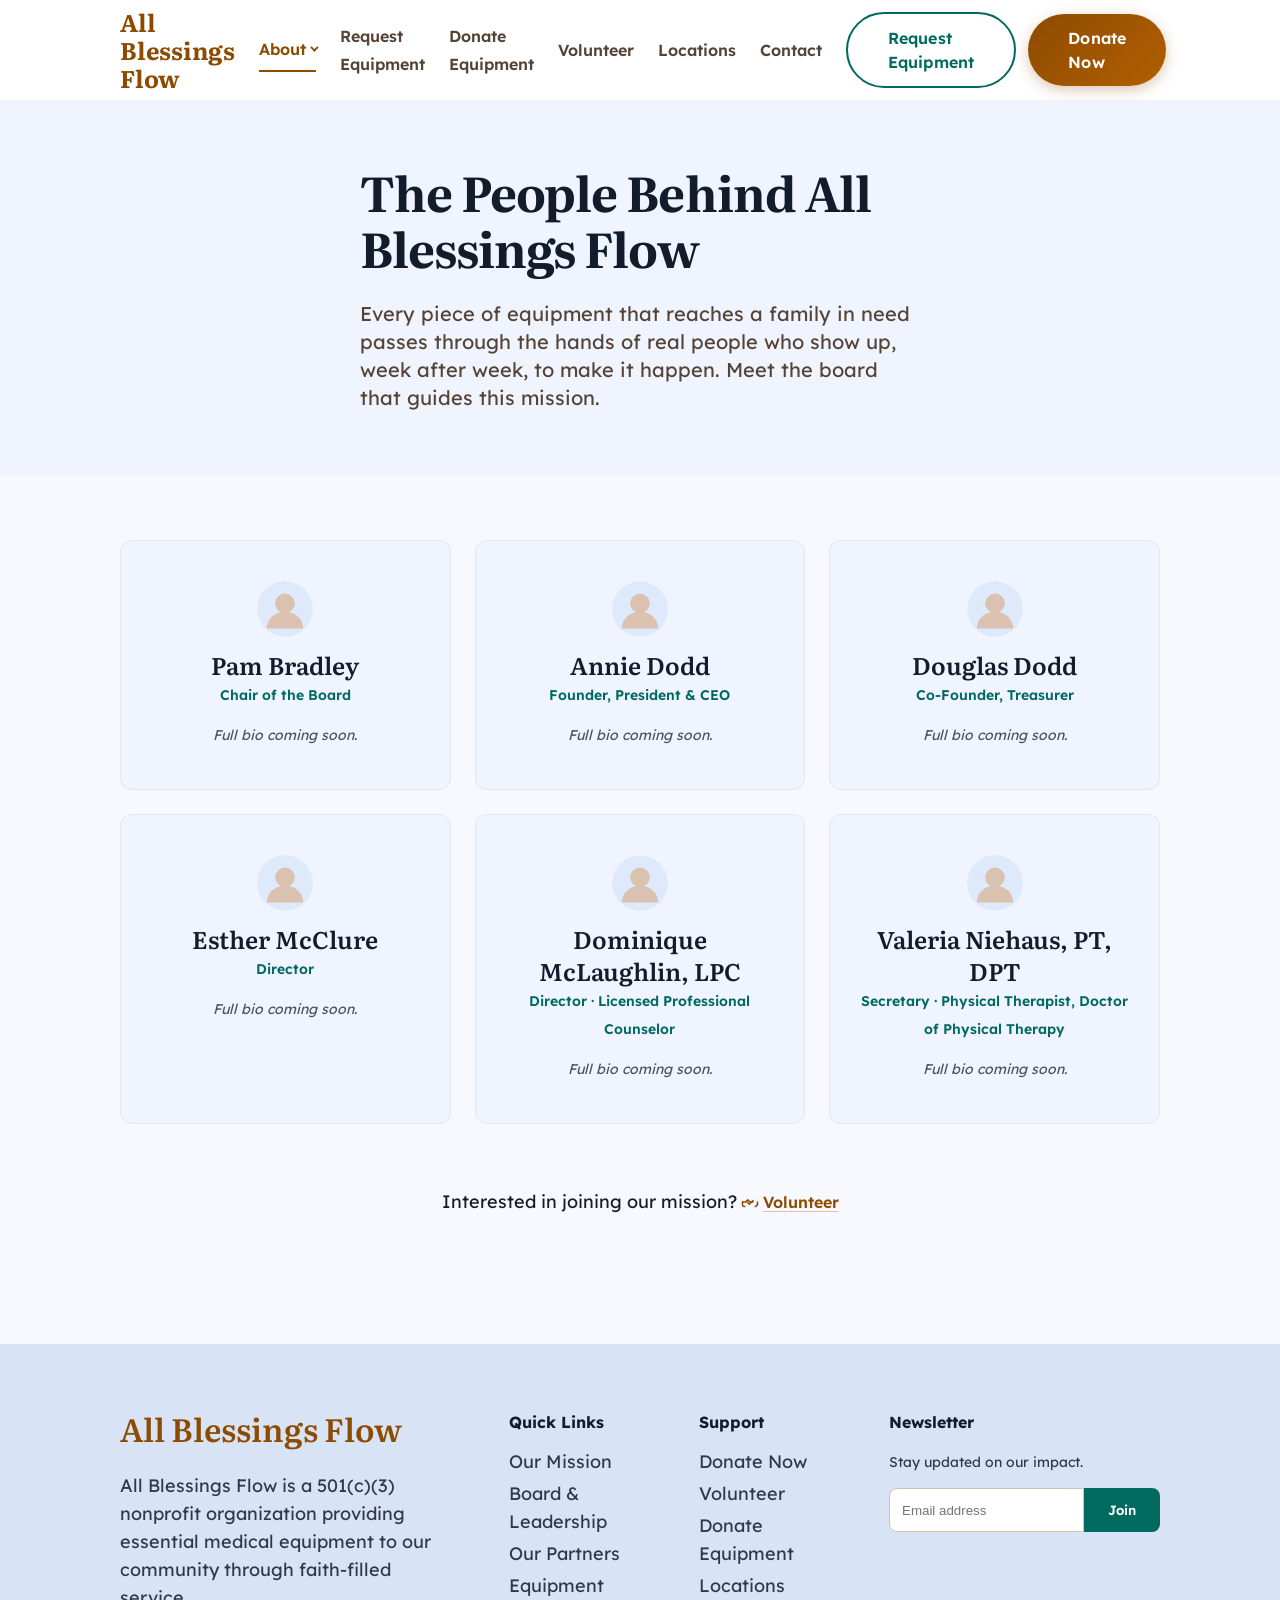
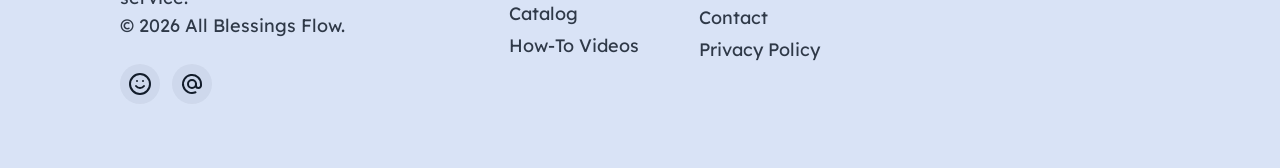
==== pages/board-leadership/board-leadership.html @ c9b086ec "Expand site to 12 pages — add Our Mission, Board & Leadership, Our Partners, Request Equipment, Dona" ====
<!DOCTYPE html>
<html lang="en" class="no-js">
<head>
  <meta charset="UTF-8">
  <meta name="viewport" content="width=device-width, initial-scale=1.0">
  <title>Board & Leadership | All Blessings Flow</title>
  <meta name="description" content="Meet the board and leadership guiding All Blessings Flow's mission to provide free medical equipment across Central Virginia since 2015.">
  <link rel="canonical" href="https://[CLIENT-DOMAIN]/pages/board-leadership/">
  <meta property="og:title" content="Board & Leadership | All Blessings Flow">
  <meta property="og:description" content="Meet the board and leadership guiding All Blessings Flow's mission to provide free medical equipment across Central Virginia since 2015.">
  <meta property="og:url" content="https://[CLIENT-DOMAIN]/pages/board-leadership/">
  <meta property="og:type" content="website">
  <link rel="stylesheet" href="../../global/brand.css">
  <link rel="stylesheet" href="../../global/global.css">
  <link rel="stylesheet" href="board-leadership.css">
  <script type="application/ld+json">
{
  "@context": "https://schema.org",
  "@graph": [
    {
      "@type": "WebPage",
      "name": "Board & Leadership | All Blessings Flow",
      "description": "Meet the board and leadership guiding All Blessings Flow's mission to provide free medical equipment across Central Virginia since 2015.",
      "isPartOf": {"@id": "#website"},
      "about": {"@id": "#business"}
    }
  ]
}
  </script>
</head>
<body>
  <a href="#main-content" class="skip-link">Skip to main content</a>

  <svg class="icon-sprite" aria-hidden="true">
    <symbol id="icon-handshake" viewBox="0 0 24 24" fill="none" stroke="currentColor" stroke-width="2" stroke-linecap="round" stroke-linejoin="round"><path d="M8 12l3 3 5-5"/><path d="M2 12h4l3-3 3 3h4"/><path d="M2 12v4a2 2 0 0 0 2 2h1"/><path d="M22 12v4a2 2 0 0 0-2 2h-1"/></symbol>
    <symbol id="icon-at-sign" viewBox="0 0 24 24" fill="none" stroke="currentColor" stroke-width="2" stroke-linecap="round" stroke-linejoin="round"><circle cx="12" cy="12" r="4"/><path d="M16 12v1.5a2.5 2.5 0 0 0 5 0V12a9 9 0 1 0-5.5 8.28"/></symbol>
    <symbol id="icon-smile" viewBox="0 0 24 24" fill="none" stroke="currentColor" stroke-width="2" stroke-linecap="round" stroke-linejoin="round"><circle cx="12" cy="12" r="10"/><path d="M8 14s1.5 2 4 2 4-2 4-2"/><line x1="9" y1="9" x2="9.01" y2="9"/><line x1="15" y1="9" x2="15.01" y2="9"/></symbol>
  </svg>

  <header class="site-header">
    <div class="container site-header__inner">
      <a href="../../index.html" class="site-header__logo">All Blessings Flow</a>

      <nav class="site-nav" aria-label="Primary">
        <div class="site-nav__dropdown">
          <button type="button" class="site-nav__link site-nav__link--active site-nav__dropdown-toggle" aria-expanded="false">About</button>
          <div class="site-nav__dropdown-menu">
            <a href="../our-mission/our-mission.html" class="site-nav__dropdown-link">Our Mission</a>
            <a href="board-leadership.html" class="site-nav__dropdown-link site-nav__link--active">Board &amp; Leadership</a>
            <a href="../our-partners/our-partners.html" class="site-nav__dropdown-link">Our Partners</a>
          </div>
        </div>
        <a href="../request-equipment/request-equipment.html" class="site-nav__link">Request Equipment</a>
        <a href="../donate-equipment/donate-equipment.html" class="site-nav__link">Donate Equipment</a>
        <a href="../volunteer/volunteer.html" class="site-nav__link">Volunteer</a>
        <a href="../locations/locations.html" class="site-nav__link">Locations</a>
        <a href="../contact/contact.html" class="site-nav__link">Contact</a>
      </nav>

      <div class="site-header__actions">
        <a href="../request-equipment/request-equipment.html" class="btn-secondary site-header__cta-secondary">Request Equipment</a>
        <a href="../donate/donate.html" class="btn-primary">Donate Now</a>
        <button type="button" class="nav-toggle" aria-label="Toggle menu" aria-expanded="false">
          <span></span><span></span><span></span>
        </button>
      </div>
    </div>
  </header>

  <main id="main-content">
    <section class="section page-intro">
      <div class="container page-intro__content">
        <h1>The People Behind All Blessings Flow</h1>
        <p>Every piece of equipment that reaches a family in need passes through the hands of real people who show up, week after week, to make it happen. Meet the board that guides this mission.</p>
      </div>
    </section>

    <section class="section board-grid-section">
      <div class="container">
        <div class="board-grid">
          <div class="simple-card board-card">
            <div class="board-card__avatar" role="img" aria-label="Photo of Pam Bradley pending"><svg width="56" height="56" viewBox="0 0 80 80" aria-hidden="true"><circle cx="40" cy="40" r="40" class="avatar-placeholder__bg"/><circle cx="40" cy="32" r="14" class="avatar-placeholder__fg"/><path d="M14 68c0-14.36 11.64-24 26-24s26 9.64 26 24" class="avatar-placeholder__fg"/></svg></div>
            <h2>Pam Bradley</h2>
            <p class="board-card__title">Chair of the Board</p>
            <p class="copy-flag"><!-- COPY FLAG: full bio needed --> Full bio coming soon.</p>
          </div>
          <div class="simple-card board-card">
            <div class="board-card__avatar" role="img" aria-label="Photo of Annie Dodd pending"><svg width="56" height="56" viewBox="0 0 80 80" aria-hidden="true"><circle cx="40" cy="40" r="40" class="avatar-placeholder__bg"/><circle cx="40" cy="32" r="14" class="avatar-placeholder__fg"/><path d="M14 68c0-14.36 11.64-24 26-24s26 9.64 26 24" class="avatar-placeholder__fg"/></svg></div>
            <h2>Annie Dodd</h2>
            <p class="board-card__title">Founder, President &amp; CEO</p>
            <p class="copy-flag"><!-- COPY FLAG: full bio needed --> Full bio coming soon.</p>
          </div>
          <div class="simple-card board-card">
            <div class="board-card__avatar" role="img" aria-label="Photo of Douglas Dodd pending"><svg width="56" height="56" viewBox="0 0 80 80" aria-hidden="true"><circle cx="40" cy="40" r="40" class="avatar-placeholder__bg"/><circle cx="40" cy="32" r="14" class="avatar-placeholder__fg"/><path d="M14 68c0-14.36 11.64-24 26-24s26 9.64 26 24" class="avatar-placeholder__fg"/></svg></div>
            <h2>Douglas Dodd</h2>
            <p class="board-card__title">Co-Founder, Treasurer</p>
            <p class="copy-flag"><!-- COPY FLAG: full bio needed --> Full bio coming soon.</p>
          </div>
          <div class="simple-card board-card">
            <div class="board-card__avatar" role="img" aria-label="Photo of Esther McClure pending"><svg width="56" height="56" viewBox="0 0 80 80" aria-hidden="true"><circle cx="40" cy="40" r="40" class="avatar-placeholder__bg"/><circle cx="40" cy="32" r="14" class="avatar-placeholder__fg"/><path d="M14 68c0-14.36 11.64-24 26-24s26 9.64 26 24" class="avatar-placeholder__fg"/></svg></div>
            <h2>Esther McClure</h2>
            <p class="board-card__title">Director</p>
            <p class="copy-flag"><!-- COPY FLAG: full bio needed --> Full bio coming soon.</p>
          </div>
          <div class="simple-card board-card">
            <div class="board-card__avatar" role="img" aria-label="Photo of Dominique McLaughlin pending"><svg width="56" height="56" viewBox="0 0 80 80" aria-hidden="true"><circle cx="40" cy="40" r="40" class="avatar-placeholder__bg"/><circle cx="40" cy="32" r="14" class="avatar-placeholder__fg"/><path d="M14 68c0-14.36 11.64-24 26-24s26 9.64 26 24" class="avatar-placeholder__fg"/></svg></div>
            <h2>Dominique McLaughlin, LPC</h2>
            <p class="board-card__title">Director · Licensed Professional Counselor</p>
            <p class="copy-flag"><!-- COPY FLAG: full bio needed --> Full bio coming soon.</p>
          </div>
          <div class="simple-card board-card">
            <div class="board-card__avatar" role="img" aria-label="Photo of Valeria Niehaus pending"><svg width="56" height="56" viewBox="0 0 80 80" aria-hidden="true"><circle cx="40" cy="40" r="40" class="avatar-placeholder__bg"/><circle cx="40" cy="32" r="14" class="avatar-placeholder__fg"/><path d="M14 68c0-14.36 11.64-24 26-24s26 9.64 26 24" class="avatar-placeholder__fg"/></svg></div>
            <h2>Valeria Niehaus, PT, DPT</h2>
            <p class="board-card__title">Secretary · Physical Therapist, Doctor of Physical Therapy</p>
            <p class="copy-flag"><!-- COPY FLAG: full bio needed --> Full bio coming soon.</p>
          </div>
        </div>

        <p class="board-grid-section__cta">Interested in joining our mission? <a href="../volunteer/volunteer.html" class="btn-tertiary-link"><svg class="icon"><use href="#icon-handshake"></use></svg> Volunteer</a></p>
      </div>
    </section>
  </main>

  <footer class="site-footer">
    <div class="container site-footer__grid">
      <div class="site-footer__about">
        <h2 class="site-footer__logo">All Blessings Flow</h2>
        <p class="site-footer__description">
          All Blessings Flow is a 501(c)(3) nonprofit organization providing essential medical equipment to our community through faith-filled service.
          <br>&copy; <span id="copyright-year"></span> All Blessings Flow.
        </p>
        <div class="site-footer__socials">
          <a href="https://www.facebook.com/allblessingsflow" class="site-footer__social-link" aria-label="All Blessings Flow on Facebook" target="_blank" rel="noopener">
            <svg class="icon"><use href="#icon-smile"></use></svg>
          </a>
          <a href="mailto:info@allblessingsflow.org" class="site-footer__social-link" aria-label="Email All Blessings Flow">
            <svg class="icon"><use href="#icon-at-sign"></use></svg>
          </a>
        </div>
      </div>

      <div class="site-footer__columns">
        <div class="site-footer__column">
          <h4>Quick Links</h4>
          <ul>
            <li><a href="../our-mission/our-mission.html">Our Mission</a></li>
            <li><a href="board-leadership.html">Board &amp; Leadership</a></li>
            <li><a href="../our-partners/our-partners.html">Our Partners</a></li>
            <li><a href="../equipment-catalog/equipment-catalog.html">Equipment Catalog</a></li>
            <li><a href="../resources-how-to-videos/resources-how-to-videos.html">How-To Videos</a></li>
          </ul>
        </div>
        <div class="site-footer__column">
          <h4>Support</h4>
          <ul>
            <li><a href="../donate/donate.html">Donate Now</a></li>
            <li><a href="../volunteer/volunteer.html">Volunteer</a></li>
            <li><a href="../donate-equipment/donate-equipment.html">Donate Equipment</a></li>
            <li><a href="../locations/locations.html">Locations</a></li>
            <li><a href="../contact/contact.html">Contact</a></li>
            <li><a href="#">Privacy Policy</a></li>
          </ul>
        </div>
        <div class="site-footer__column site-footer__column--newsletter">
          <h4>Newsletter</h4>
          <p>Stay updated on our impact.</p>
          <form name="newsletter-signup" method="POST" data-netlify="true" class="newsletter-form">
            <input type="hidden" name="form-name" value="newsletter-signup">
            <div class="newsletter-form__row">
              <label for="newsletter-email" class="sr-only">Email address</label>
              <input type="email" id="newsletter-email" name="email" placeholder="Email address" required class="newsletter-form__input">
              <button type="submit" class="newsletter-form__submit">Join</button>
            </div>
            <p class="newsletter-form__message newsletter-form__message--success" hidden>Thanks for joining — we'll keep you posted on the families you're helping.</p>
            <p class="newsletter-form__message newsletter-form__message--error" hidden>Something went wrong — please try again, or email us directly at info@allblessingsflow.org.</p>
          </form>
        </div>
      </div>
    </div>
  </footer>

  <script src="../../global/nav.js" defer></script>
</body>
</html>
---- global/brand.css ----
/* Brand — All Blessings Flow */
/* Generated by Brand Agent — Stitch Foundation Mode (translated from DESIGN.md + code.html) — do not edit manually */

@import url('https://fonts.googleapis.com/css2?family=Literata:wght@400;600;700&family=Lexend:wght@400;500;600&display=swap');

:root {
  /* ---- Core 5-role palette ---- */
  --color-primary: #8d4b00;
  --color-secondary: #006a61;
  --color-neutral-dark: #121c2a;
  --color-neutral-light: #f8f9ff;
  --color-accent: #b15f00;

  /* RGB channel companions (for rgba() alpha variants) */
  --color-primary-rgb: 141, 75, 0;
  --color-secondary-rgb: 0, 106, 97;
  --color-accent-rgb: 177, 95, 0;
  --color-neutral-dark-rgb: 18, 28, 42;
  --color-neutral-light-rgb: 248, 249, 255;

  /* Utility colors — required on every build */
  --color-text-muted: #554336;      /* on-surface-variant */
  --color-text-lighter: #887364;    /* outline */
  --color-border: #dbc2b0;          /* outline-variant */
  --color-input-border: #dbc2b0;    /* outline-variant */
  --color-error: #ba1a1a;

  /* ---- Extended Stitch surface system (preserved verbatim from DESIGN.md/code.html) ---- */
  --color-surface: #f8f9ff;
  --color-surface-dim: #d0dbed;
  --color-surface-bright: #f8f9ff;
  --color-surface-container-lowest: #ffffff;
  --color-surface-container-low: #eff4ff;
  --color-surface-container-low-rgb: 239, 244, 255;
  --color-surface-container: #e6eeff;
  --color-surface-container-high: #dee9fc;
  --color-surface-container-highest: #d9e3f6;
  --color-on-surface: #121c2a;
  --color-on-surface-variant: #554336;
  --color-outline: #887364;
  --color-outline-variant: #dbc2b0;
  --color-secondary-container: #86f2e4;
  --color-on-secondary-container: #006f66;
  --color-on-primary: #ffffff;
  --color-on-secondary: #ffffff;
  --color-on-error: #ffffff;

  /* Hero scrim / overlay (hero uses a light gradient scrim, not a dark one) */
  --hero-scrim: rgba(var(--color-surface-container-low-rgb), 0.85);

  /* Typography */
  --font-display: 'Literata', serif;
  --font-body: 'Lexend', sans-serif;

  /* Font sizes — mobile-first base values */
  --text-h1: 32px;
  --text-h1-line-height: 40px;
  --text-h1-letter-spacing: -0.02em;
  --text-h2: 24px;
  --text-h2-line-height: 32px;
  --text-h3: 24px;
  --text-h3-line-height: 32px;
  --text-body-lg: 20px;
  --text-body-lg-line-height: 32px;
  --text-body: 18px;
  --text-body-line-height: 28px;
  --text-label-lg: 16px;
  --text-label-lg-line-height: 24px;
  --text-label-lg-letter-spacing: 0.01em;
  --text-small: 14px;
  --text-small-line-height: 20px;

  /* Spacing — Stitch-native scale (matches code.html Tailwind spacing keys exactly) */
  --space-xs: 4px;
  --space-base: 8px;
  --space-sm: 12px;
  --space-md: 24px;
  --space-gutter: 24px;
  --space-lg: 40px;
  --space-xl: 64px;
  --space-margin-mobile: 16px;
  --space-margin-desktop: 80px;

  /* Layout */
  --container-max: 1200px;
  --section-padding: 64px;           /* desktop vertical section padding (xl) */
  --section-padding-mobile: 48px;    /* NON-BLOCKING assumption — DESIGN.md defines one xl value; 48px derived per project convention (mobile < desktop) */
  --container-padding: 16px;         /* margin-mobile */
  --container-padding-desktop: 80px; /* margin-desktop */

  /* Border radius */
  --radius-default: 0.25rem;
  --radius-lg: 0.5rem;
  --radius-xl: 0.75rem;
  --radius-full: 9999px;
}

/* Desktop typography upgrade — min-width only, per mobile-first rule */
@media (min-width: 769px) {
  :root {
    --text-h1: 48px;
    --text-h1-line-height: 56px;
    --text-h2: 32px;
    --text-h2-line-height: 40px;
  }
}
---- global/global.css ----
/* All Blessings Flow — Global Styles */
/* Imports brand.css, resets, base styles, shared components */

@import url('brand.css');

/*
  Motion moments committed for this build (Step 0 — UI/UX Design Thinking):
  1. Hero entrance — headline/subhead/CTAs fade up in staggered sequence on load (index.html hero)
  2. Primary CTA hover — .btn-primary lifts + brightens on hover/focus
  3. Featured cards (Impact Stats + Locations) — hover lift, plus a one-time IntersectionObserver
     reveal-on-scroll as each card group enters the viewport (index.js)
  Nothing else animates. No parallax, no auto-play, no scroll-linked effects beyond the above.
*/

/* ---- Reset ---- */
*,
*::before,
*::after {
  box-sizing: border-box;
  margin: 0;
  padding: 0;
}

html {
  scroll-behavior: smooth;
}

body {
  font-family: var(--font-body);
  font-size: var(--text-body);
  line-height: var(--text-body-line-height);
  color: var(--color-on-surface);
  background: var(--color-surface);
  overflow-x: hidden;
  -webkit-font-smoothing: antialiased;
}

img {
  max-width: 100%;
  height: auto;
  display: block;
}

a {
  color: inherit;
  text-decoration: none;
}

button {
  font-family: inherit;
  cursor: pointer;
  border: none;
  background: none;
}

ul {
  list-style: none;
}

h1, h2, h3, h4 {
  font-family: var(--font-display);
  color: var(--color-on-surface);
}

h1 {
  font-size: var(--text-h1);
  line-height: var(--text-h1-line-height);
  font-weight: 700;
  letter-spacing: var(--text-h1-letter-spacing);
}

h2 {
  font-size: var(--text-h2);
  line-height: var(--text-h2-line-height);
  font-weight: 600;
}

h3 {
  font-size: var(--text-h3);
  line-height: var(--text-h3-line-height);
  font-weight: 600;
}

/* ---- Skip Link ---- */
.skip-link {
  position: absolute;
  top: -100px;
  left: var(--space-base);
  background: var(--color-primary);
  color: var(--color-on-primary);
  padding: var(--space-sm) var(--space-md);
  border-radius: var(--radius-default);
  z-index: 1000;
  transition: top 200ms ease;
}

.skip-link:focus {
  top: var(--space-base);
}

/* ---- Focus states ---- */
a:focus-visible,
button:focus-visible,
input:focus-visible {
  outline: 3px solid var(--color-secondary);
  outline-offset: 2px;
}

/* ---- Container ---- */
.container {
  width: 100%;
  max-width: var(--container-max);
  margin-inline: auto;
  padding-inline: var(--container-padding);
}

@media (min-width: 769px) {
  .container {
    padding-inline: var(--container-padding-desktop);
  }
}

/* ---- Buttons ---- */
.btn-primary,
.btn-secondary,
.btn-ghost {
  display: inline-flex;
  align-items: center;
  justify-content: center;
  gap: var(--space-xs);
  min-height: 44px;
  padding: var(--space-sm) var(--space-lg);
  border-radius: var(--radius-full);
  font-family: var(--font-body);
  font-size: var(--text-label-lg);
  font-weight: 600;
  letter-spacing: var(--text-label-lg-letter-spacing);
  line-height: var(--text-label-lg-line-height);
  transition: transform 200ms ease, opacity 200ms ease, background 200ms ease;
}

.btn-primary {
  background: linear-gradient(135deg, var(--color-primary) 0%, var(--color-accent) 100%);
  color: var(--color-on-primary);
  box-shadow: 0 4px 14px rgba(var(--color-primary-rgb), 0.3);
}

.btn-primary:hover,
.btn-primary:focus-visible {
  transform: translateY(-2px);
  opacity: 0.92;
}

.btn-primary--large {
  padding: var(--space-md) var(--space-xl);
  font-size: 1.125rem;
}

.btn-secondary {
  background: transparent;
  color: var(--color-secondary);
  border: 2px solid var(--color-secondary);
}

.btn-secondary:hover,
.btn-secondary:focus-visible {
  background: var(--color-secondary);
  color: var(--color-on-secondary);
}

.btn-ghost {
  background: var(--color-on-surface);
  color: var(--color-neutral-light);
}

.btn-tertiary-link {
  display: inline-flex;
  align-items: center;
  gap: var(--space-xs);
  color: var(--color-primary);
  font-weight: 600;
  font-size: var(--text-label-lg);
  text-decoration: underline;
  text-decoration-color: rgba(var(--color-primary-rgb), 0.3);
  text-underline-offset: 3px;
  transition: text-decoration-color 200ms ease;
}

.btn-tertiary-link:hover {
  text-decoration-color: var(--color-primary);
}

.btn-tertiary-link .icon {
  width: 18px;
  height: 18px;
}

/* ---- Icon utility ---- */
.icon {
  width: 24px;
  height: 24px;
  flex-shrink: 0;
}

.icon-lg {
  width: 40px;
  height: 40px;
}

.icon-sm {
  width: 16px;
  height: 16px;
}

.icon-sprite {
  display: none;
}

/* ---- Screen-reader-only utility (used for accessible section headings with no visible label) ---- */
.sr-only {
  position: absolute;
  width: 1px;
  height: 1px;
  padding: 0;
  margin: -1px;
  overflow: hidden;
  clip: rect(0, 0, 0, 0);
  white-space: nowrap;
  border: 0;
}

/* ---- Skip Nav helpers ---- */
main {
  display: block;
}

/* ==================== Site Header / Nav (shared across every page) ==================== */
/* Moved here from index.css during the Preview → Full expansion so every page can use it
   without duplication — see global/nav-footer-spec.md for the canonical DOM this styles. */
.site-header {
  position: sticky;
  top: 0;
  z-index: 50;
  background: var(--color-surface-container-lowest);
  transition: box-shadow 200ms ease;
}

.site-header.is-scrolled {
  box-shadow: 0 2px 12px rgba(var(--color-neutral-dark-rgb), 0.08);
}

.site-header__inner {
  display: flex;
  align-items: center;
  justify-content: space-between;
  gap: var(--space-md);
  padding-block: var(--space-base);
}

.site-header__logo {
  font-family: var(--font-display);
  font-size: 1.5rem;
  font-weight: 700;
  color: var(--color-primary);
  letter-spacing: -0.01em;
}

.site-nav {
  display: none;
  align-items: center;
  gap: var(--space-md);
}

.site-nav__link {
  font-family: var(--font-body);
  font-size: var(--text-label-lg);
  font-weight: 600;
  color: var(--color-on-surface-variant);
  padding-block: var(--space-xs);
  min-height: 44px;
  display: inline-flex;
  align-items: center;
  background: none;
  border: none;
  transition: color 200ms ease;
}

.site-nav__link:hover {
  color: var(--color-primary);
}

.site-nav__link--active {
  color: var(--color-primary);
  border-bottom: 2px solid var(--color-primary);
}

/* ---- About dropdown (added for the 12-page expansion) ---- */
.site-nav__dropdown {
  position: relative;
}

.site-nav__dropdown-toggle::after {
  content: '';
  display: inline-block;
  width: 6px;
  height: 6px;
  margin-left: var(--space-xs);
  border-right: 2px solid currentColor;
  border-bottom: 2px solid currentColor;
  transform: rotate(45deg) translateY(-2px);
  transition: transform 200ms ease;
}

.site-nav__dropdown-toggle[aria-expanded="true"]::after {
  transform: rotate(-135deg) translateY(2px);
}

.site-nav__dropdown-menu {
  display: flex;
  flex-direction: column;
  gap: var(--space-xs);
}

.site-nav__dropdown-link {
  font-size: var(--text-label-lg);
  color: var(--color-on-surface-variant);
  padding-block: var(--space-xs);
  min-height: 44px;
  display: flex;
  align-items: center;
  transition: color 200ms ease;
}

.site-nav__dropdown-link:hover {
  color: var(--color-primary);
}

/* Mobile: dropdown expands inline within the slide-out panel */
.site-nav__dropdown-menu {
  max-height: 0;
  overflow: hidden;
  padding-left: var(--space-md);
  transition: max-height 250ms ease;
}

.site-nav__dropdown.is-open .site-nav__dropdown-menu {
  max-height: 200px;
}

.site-header__actions {
  display: flex;
  align-items: center;
  gap: var(--space-sm);
}

.site-header__cta-secondary {
  display: none;
}

/* Hamburger */
.nav-toggle {
  display: flex;
  flex-direction: column;
  justify-content: center;
  align-items: center;
  gap: 5px;
  width: 44px;
  height: 44px;
}

.nav-toggle span {
  display: block;
  width: 22px;
  height: 2px;
  background: var(--color-on-surface);
  transition: transform 200ms ease, opacity 200ms ease;
}

body.nav-open .nav-toggle span:nth-child(1) {
  transform: translateY(7px) rotate(45deg);
}
body.nav-open .nav-toggle span:nth-child(2) {
  opacity: 0;
}
body.nav-open .nav-toggle span:nth-child(3) {
  transform: translateY(-7px) rotate(-45deg);
}

/* Mobile nav overlay — opacity + pointer-events transition, never display:none/block */
.nav-overlay {
  position: fixed;
  inset: 0;
  background: rgba(var(--color-neutral-dark-rgb), 0.4);
  opacity: 0;
  pointer-events: none;
  transition: opacity 250ms ease;
  z-index: 40;
}

body.nav-open .nav-overlay {
  opacity: 1;
  pointer-events: auto;
}

body.nav-open .site-nav {
  display: flex;
  flex-direction: column;
  align-items: flex-start;
  position: fixed;
  top: 0;
  right: 0;
  bottom: 0;
  width: min(80vw, 320px);
  background: var(--color-surface-container-lowest);
  padding: calc(var(--space-xl) + var(--space-md)) var(--space-md) var(--space-md);
  gap: var(--space-md);
  z-index: 45;
  overflow-y: auto;
  box-shadow: -4px 0 24px rgba(var(--color-neutral-dark-rgb), 0.12);
}

@media (min-width: 1024px) {
  .site-nav {
    display: flex;
    position: static;
    width: auto;
    background: none;
    padding: 0;
    box-shadow: none;
  }
  .site-nav__dropdown-menu {
    position: absolute;
    top: 100%;
    left: 0;
    max-height: none;
    background: var(--color-surface-container-lowest);
    border: 1px solid var(--color-border);
    border-radius: var(--radius-lg);
    padding: var(--space-sm);
    min-width: 200px;
    box-shadow: 0 12px 30px rgba(var(--color-neutral-dark-rgb), 0.1);
    opacity: 0;
    visibility: hidden;
    transform: translateY(-8px);
    transition: opacity 200ms ease, transform 200ms ease, visibility 200ms;
    max-height: none;
    overflow: visible;
    padding-left: var(--space-sm);
  }
  .site-nav__dropdown.is-open .site-nav__dropdown-menu {
    opacity: 1;
    visibility: visible;
    transform: translateY(0);
  }
  .site-header__cta-secondary {
    display: inline-flex;
  }
  .nav-toggle {
    display: none;
  }
}

/* ==================== Site Footer (shared across every page) ==================== */
.site-footer {
  background: var(--color-surface-container-highest);
  padding-block: var(--space-xl);
  margin-top: var(--space-xl);
}

.site-footer__grid {
  display: grid;
  grid-template-columns: 1fr;
  gap: var(--space-xl);
}

.site-footer__logo {
  color: var(--color-primary);
  margin-bottom: var(--space-md);
}

.site-footer__description {
  opacity: 0.85;
  max-width: 360px;
}

.site-footer__socials {
  display: flex;
  gap: var(--space-sm);
  margin-top: var(--space-md);
}

.site-footer__social-link {
  width: 40px;
  height: 40px;
  border-radius: var(--radius-full);
  background: rgba(var(--color-neutral-dark-rgb), 0.05);
  display: flex;
  align-items: center;
  justify-content: center;
  transition: background 200ms ease;
}

.site-footer__social-link:hover {
  background: var(--color-secondary);
  color: var(--color-on-secondary);
}

.site-footer__columns {
  display: grid;
  grid-template-columns: repeat(2, 1fr);
  gap: var(--space-lg);
}

.site-footer__column h4 {
  font-family: var(--font-body);
  font-size: var(--text-label-lg);
  margin-bottom: var(--space-sm);
}

.site-footer__column ul {
  display: flex;
  flex-direction: column;
  gap: var(--space-xs);
  opacity: 0.85;
}

.site-footer__column--newsletter {
  grid-column: 1 / -1;
}

.site-footer__column--newsletter p {
  font-size: var(--text-small);
  opacity: 0.85;
  margin-bottom: var(--space-sm);
}

.newsletter-form__row {
  display: flex;
}

.newsletter-form__input {
  flex: 1;
  min-height: 44px;
  border: 1px solid var(--color-input-border);
  border-radius: var(--radius-lg) 0 0 var(--radius-lg);
  padding-inline: var(--space-sm);
  background: var(--color-surface-container-lowest);
  color: var(--color-on-surface);
}

.newsletter-form__submit {
  min-height: 44px;
  padding-inline: var(--space-md);
  background: var(--color-secondary);
  color: var(--color-on-secondary);
  border-radius: 0 var(--radius-lg) var(--radius-lg) 0;
  font-weight: 600;
}

.newsletter-form__message {
  font-size: var(--text-small);
  margin-top: var(--space-sm);
}

.newsletter-form__message--success {
  color: var(--color-secondary);
}

.newsletter-form__message--error {
  color: var(--color-error);
}

@media (min-width: 600px) {
  .site-footer__columns {
    grid-template-columns: repeat(3, 1fr);
  }
  .site-footer__column--newsletter {
    grid-column: auto;
  }
}

@media (min-width: 1024px) {
  .site-footer__grid {
    grid-template-columns: 1fr 2fr;
  }
}

/* ---- Generic form field helpers (shared) ---- */
.form-field {
  display: flex;
  flex-direction: column;
  gap: var(--space-xs);
  margin-bottom: var(--space-md);
}

.form-field label {
  font-size: var(--text-label-lg);
  font-weight: 600;
}

.form-field input,
.form-field select,
.form-field textarea {
  min-height: 44px;
  border: 1px solid var(--color-input-border);
  border-radius: var(--radius-lg);
  padding: var(--space-sm);
  font-family: var(--font-body);
  font-size: var(--text-body);
  background: var(--color-surface-container-lowest);
  color: var(--color-on-surface);
}

.form-field textarea {
  min-height: 120px;
  resize: vertical;
}

.form-message {
  font-size: var(--text-small);
  margin-top: var(--space-sm);
}

.form-message--success {
  color: var(--color-secondary);
}

.form-message--error {
  color: var(--color-error);
}

/* ---- CSS image placeholder (used across new interior pages pending real photography) ---- */
.img-placeholder {
  background: var(--color-surface-container-low);
  border: 2px dashed var(--color-secondary);
  border-radius: var(--radius-xl);
  display: flex;
  align-items: center;
  justify-content: center;
  min-height: 240px;
  position: relative;
}

.img-placeholder::after {
  content: attr(data-label);
  color: var(--color-on-surface-variant);
  font-family: var(--font-body);
  font-size: var(--text-small);
  text-align: center;
  padding: var(--space-md);
}

/* ---- Neutral avatar placeholder (SVG fill classes — used on Home's testimonial and Board & Leadership) ---- */
.avatar-placeholder__bg {
  fill: var(--color-surface-container-high);
}

.avatar-placeholder__fg {
  fill: var(--color-outline-variant);
}

/* ---- Page hero (shared — simple centered intro used on most interior pages) ---- */
.page-hero {
  background: var(--color-surface-container-low);
}

.page-hero__content {
  max-width: 640px;
}

.page-hero__content p {
  color: var(--color-on-surface-variant);
  font-size: var(--text-body-lg);
  margin-top: var(--space-md);
}

/* ---- Plan / 3-step section (shared — Request Equipment, Volunteer) ---- */
.plan-section {
  background: var(--color-surface);
}

.plan-section h2 {
  margin-bottom: var(--space-xl);
}

.plan-section__steps {
  display: grid;
  grid-template-columns: 1fr;
  gap: var(--space-xl);
}

.plan-step__icon {
  width: 64px;
  height: 64px;
  border-radius: var(--radius-full);
  background: var(--color-secondary-container);
  color: var(--color-on-secondary-container);
  display: flex;
  align-items: center;
  justify-content: center;
  margin-bottom: var(--space-md);
}

.plan-step h3 {
  margin-bottom: var(--space-sm);
}

.plan-step p {
  color: var(--color-on-surface-variant);
}

@media (min-width: 769px) {
  .plan-section__steps {
    grid-template-columns: repeat(3, 1fr);
  }
}

/* ---- Equipment accepted/not-accepted list (shared — Request Equipment, Donate Equipment) ---- */
.equipment-list {
  background: var(--color-surface-container-low);
}

.equipment-list h2 {
  margin-bottom: var(--space-lg);
}

.equipment-list__grid {
  display: grid;
  grid-template-columns: 1fr;
  gap: var(--space-sm);
}

.equipment-item {
  display: flex;
  align-items: center;
  gap: var(--space-sm);
  padding: var(--space-sm) var(--space-md);
  background: var(--color-surface-container-lowest);
  border-radius: var(--radius-lg);
}

.equipment-item .icon {
  color: var(--color-secondary);
}

.equipment-list__cta {
  margin-top: var(--space-lg);
  text-align: center;
}

@media (min-width: 600px) {
  .equipment-list__grid {
    grid-template-columns: repeat(2, 1fr);
  }
}

@media (min-width: 1024px) {
  .equipment-list__grid {
    grid-template-columns: repeat(3, 1fr);
  }
}

/* ---- Site form (shared — Request Equipment, Donate Equipment, Volunteer, Contact) ---- */
.site-form {
  max-width: 560px;
  margin-inline: auto;
}

.request-form-section,
.volunteer-form-section,
.contact-form-section,
.donation-form-section {
  background: var(--color-surface-container-lowest);
}

.request-form-section__inner,
.volunteer-form-section__inner,
.contact-form-section__inner,
.donation-form-section__inner {
  max-width: 560px;
  text-align: center;
}

.request-form-section__inner h2,
.volunteer-form-section__inner h2,
.contact-form-section__inner h2,
.donation-form-section__inner h2 {
  margin-bottom: var(--space-lg);
}

.site-form .form-field {
  text-align: left;
}

/* ---- Section base ---- */
.section {
  padding-block: var(--section-padding-mobile);
}

@media (min-width: 769px) {
  .section {
    padding-block: var(--section-padding);
  }
}

/* ---- Bento / Featured Card (Impact Stats + Locations) ---- */
.bento-card {
  background: var(--color-surface-container-low);
  border: 1px solid rgba(var(--color-primary-rgb), 0);
  border-color: color-mix(in srgb, var(--color-outline-variant) 30%, transparent);
  border-radius: var(--radius-xl);
  transition: transform 300ms ease, box-shadow 300ms ease;
  opacity: 0;
  transform: translateY(20px);
}

.bento-card.is-visible {
  opacity: 1;
  transform: translateY(0);
  transition: opacity 500ms ease, transform 500ms ease;
}

.bento-card:hover {
  transform: translateY(-4px);
  box-shadow: 0 12px 30px rgba(var(--color-neutral-dark-rgb), 0.08);
}

.bento-card.is-visible:hover {
  transform: translateY(-4px);
}

/* ---- Skip link visible fallback for no-JS reveal (progressive enhancement) ---- */
.no-js .bento-card {
  opacity: 1;
  transform: none;
}

/* ---- Simple card (shared — same visual look as .bento-card but no JS-dependent scroll reveal;
   use this on interior pages that don't run the IntersectionObserver reveal script) ---- */
.simple-card {
  background: var(--color-surface-container-low);
  border: 1px solid color-mix(in srgb, var(--color-outline-variant) 30%, transparent);
  border-radius: var(--radius-xl);
  transition: transform 300ms ease, box-shadow 300ms ease;
}

.simple-card:hover {
  transform: translateY(-4px);
  box-shadow: 0 12px 30px rgba(var(--color-neutral-dark-rgb), 0.08);
}
---- pages/board-leadership/board-leadership.css ----
/* All Blessings Flow — Board & Leadership page styles */

.page-intro {
  background: var(--color-surface-container-low);
}

.page-intro__content {
  max-width: 720px;
}

.page-intro__content p {
  color: var(--color-on-surface-variant);
  font-size: var(--text-body-lg);
  margin-top: var(--space-md);
}

.board-grid-section {
  background: var(--color-surface);
}

.board-grid {
  display: grid;
  grid-template-columns: 1fr;
  gap: var(--space-md);
}

.board-card {
  padding: var(--space-lg) var(--space-md);
  text-align: center;
  display: flex;
  flex-direction: column;
  align-items: center;
}

.board-card__avatar {
  width: 56px;
  height: 56px;
  border-radius: var(--radius-full);
  overflow: hidden;
  margin-bottom: var(--space-sm);
}

.board-card h2 {
  font-size: var(--text-h3);
  line-height: var(--text-h3-line-height);
}

.board-card__title {
  color: var(--color-secondary);
  font-size: var(--text-small);
  font-weight: 600;
  margin-bottom: var(--space-sm);
}

.copy-flag {
  font-style: italic;
  opacity: 0.75;
  font-size: var(--text-small);
}

.board-grid-section__cta {
  text-align: center;
  margin-top: var(--space-xl);
  display: flex;
  align-items: center;
  justify-content: center;
  gap: var(--space-xs);
  flex-wrap: wrap;
}

@media (min-width: 600px) {
  .board-grid {
    grid-template-columns: repeat(2, 1fr);
  }
}

@media (min-width: 1024px) {
  .board-grid {
    grid-template-columns: repeat(3, 1fr);
  }
}
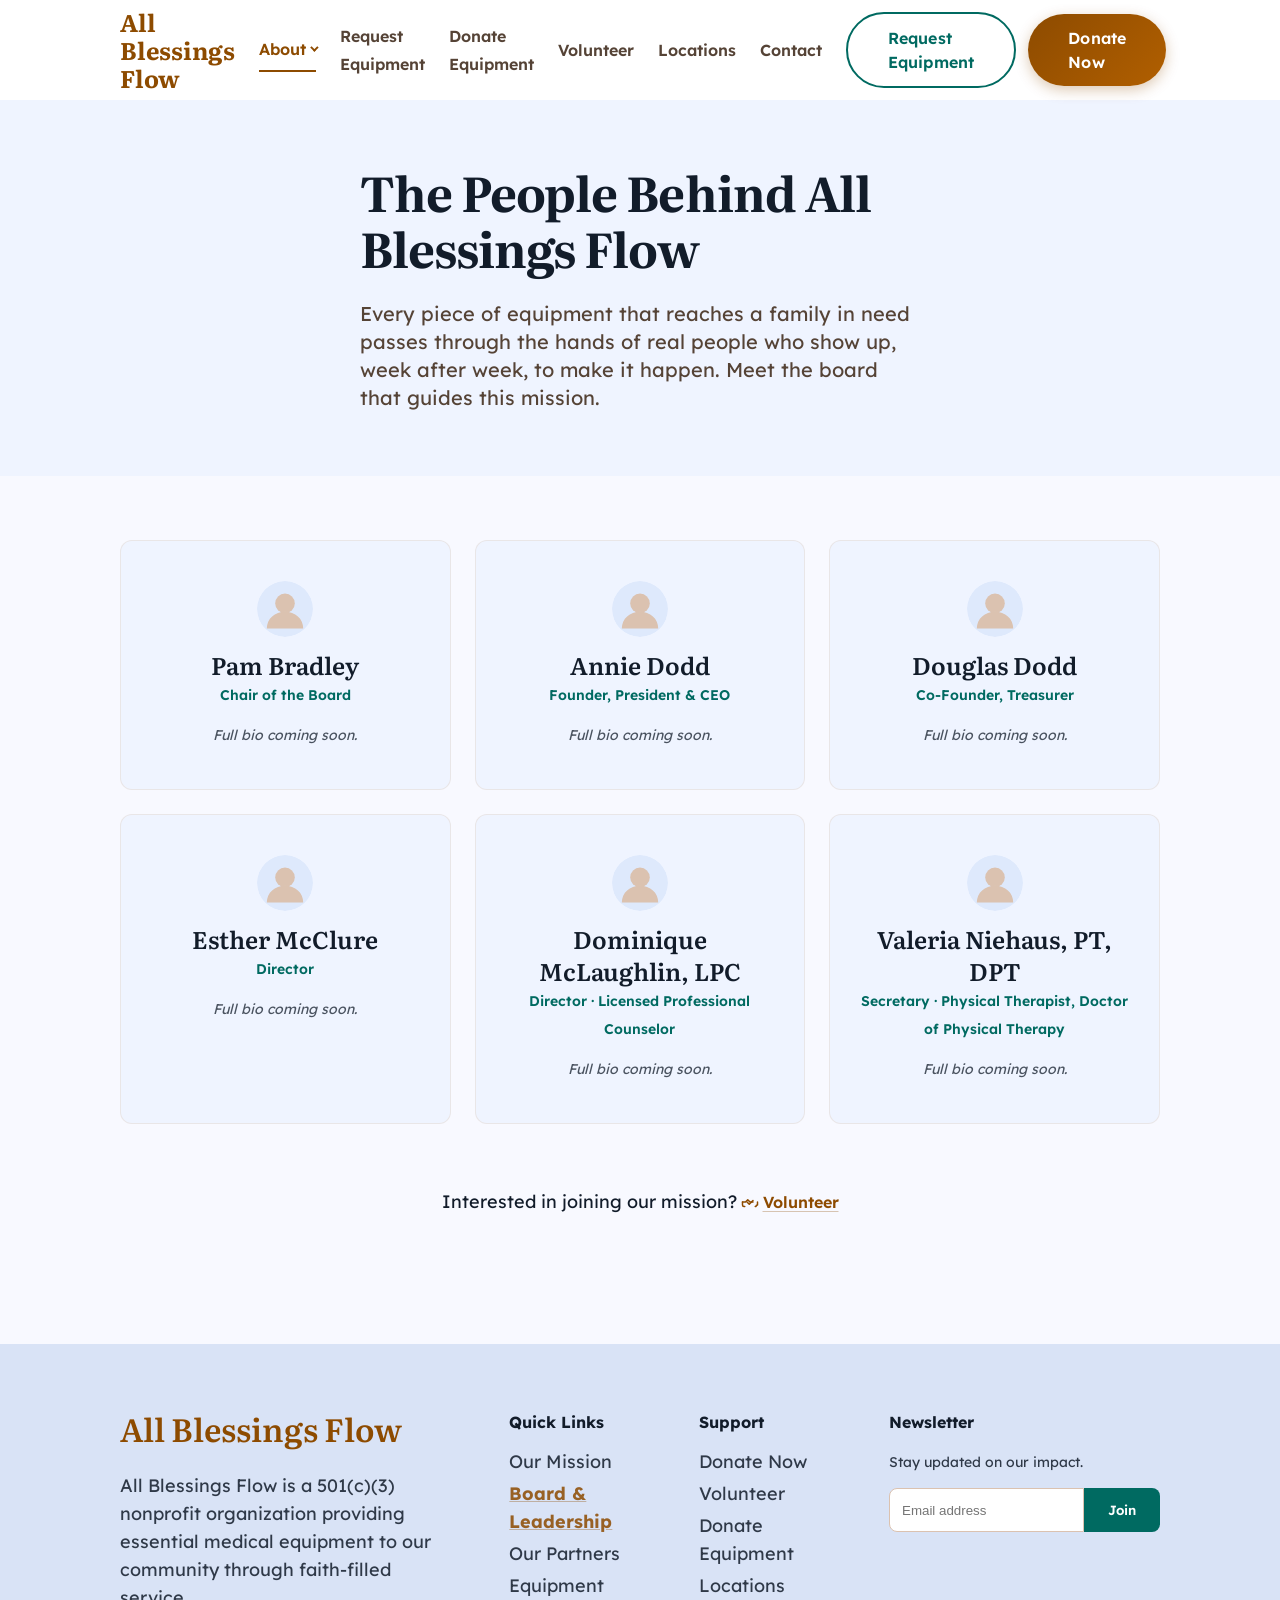
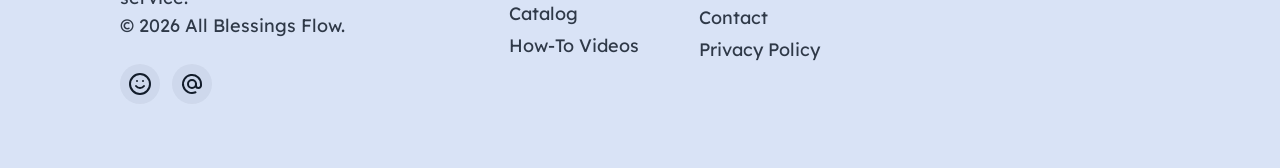
==== commit 1dc3a57b: "Design refinement pass: progressive disclosure forms, stock states, fluid type, motion, wayfinding P" ====
--- a/pages/board-leadership/board-leadership.html
+++ b/pages/board-leadership/board-leadership.html
@@ -144,7 +144,7 @@
           <h4>Quick Links</h4>
           <ul>
             <li><a href="../our-mission/our-mission.html">Our Mission</a></li>
-            <li><a href="board-leadership.html">Board &amp; Leadership</a></li>
+            <li><a href="board-leadership.html" class="is-current-page" aria-current="page">Board &amp; Leadership</a></li>
             <li><a href="../our-partners/our-partners.html">Our Partners</a></li>
             <li><a href="../equipment-catalog/equipment-catalog.html">Equipment Catalog</a></li>
             <li><a href="../resources-how-to-videos/resources-how-to-videos.html">How-To Videos</a></li>
--- a/global/brand.css
+++ b/global/brand.css
@@ -45,6 +45,18 @@
   --color-on-secondary: #ffffff;
   --color-on-error: #ffffff;
 
+  /* Tertiary + fixed tokens — newly exposed for category color-coding (design refinement pass, 2026-07-05).
+     Present in the original DESIGN.md export but not previously surfaced as CSS variables. */
+  --color-tertiary: #3d6700;
+  --color-tertiary-rgb: 61, 103, 0;
+  --color-on-tertiary: #ffffff;
+  --color-primary-fixed: #ffdcc3;
+  --color-on-primary-fixed-variant: #6e3900;
+  --color-tertiary-fixed: #b1f661;
+  --color-on-tertiary-fixed-variant: #2e4f00;
+  --color-primary-container: #b15f00;
+  --color-on-primary-container: #fffbff;
+
   /* Hero scrim / overlay (hero uses a light gradient scrim, not a dark one) */
   --hero-scrim: rgba(var(--color-surface-container-low-rgb), 0.85);
 
@@ -52,14 +64,16 @@
   --font-display: 'Literata', serif;
   --font-body: 'Lexend', sans-serif;
 
-  /* Font sizes — mobile-first base values */
-  --text-h1: 32px;
-  --text-h1-line-height: 40px;
+  /* Font sizes — fluid clamp() scaling replaces the old hard breakpoint jump (design refinement pass, 2026-07-05).
+     Formula: clamp(min, min-in-rem + slope-vw, max) where slope = (max-min)/(maxViewport-minViewport)*100,
+     tuned for a 375px mobile floor to a 1024px desktop ceiling so nothing jumps abruptly at tablet-landscape widths. */
+  --text-h1: clamp(2rem, 1.4222rem + 2.4653vw, 3rem);              /* 32px -> 48px, fluid 375px-1024px */
+  --text-h1-line-height: clamp(2.5rem, 1.9222rem + 2.4653vw, 3.5rem); /* 40px -> 56px */
   --text-h1-letter-spacing: -0.02em;
-  --text-h2: 24px;
-  --text-h2-line-height: 32px;
-  --text-h3: 24px;
-  --text-h3-line-height: 32px;
+  --text-h2: clamp(1.5rem, 1.2111rem + 1.2327vw, 2rem);            /* 24px -> 32px, fluid 375px-1024px */
+  --text-h2-line-height: clamp(2rem, 1.7111rem + 1.2327vw, 2.5rem); /* 32px -> 40px */
+  --text-h3: clamp(1.25rem, 1.1056rem + 0.6163vw, 1.5rem);          /* 20px -> 24px, fluid 375px-1024px */
+  --text-h3-line-height: clamp(1.75rem, 1.6056rem + 0.6163vw, 2rem); /* 28px -> 32px */
   --text-body-lg: 20px;
   --text-body-lg-line-height: 32px;
   --text-body: 18px;
@@ -95,12 +109,6 @@
   --radius-full: 9999px;
 }
 
-/* Desktop typography upgrade — min-width only, per mobile-first rule */
-@media (min-width: 769px) {
-  :root {
-    --text-h1: 48px;
-    --text-h1-line-height: 56px;
-    --text-h2: 32px;
-    --text-h2-line-height: 40px;
-  }
-}
+/* Desktop typography upgrade — no longer needed for h1/h2/h3: clamp() above scales fluidly
+   across all viewport widths without a breakpoint jump. Retained as an empty block marker
+   in case a future non-fluid property needs a desktop upgrade here. */
--- a/global/global.css
+++ b/global/global.css
@@ -4,12 +4,18 @@
 @import url('brand.css');
 
 /*
-  Motion moments committed for this build (Step 0 — UI/UX Design Thinking):
+  Motion moments — updated 2026-07-05 (client-directed design refinement pass, extending the
+  original 3-moment budget deliberately, per Adam's explicit request):
   1. Hero entrance — headline/subhead/CTAs fade up in staggered sequence on load (index.html hero)
-  2. Primary CTA hover — .btn-primary lifts + brightens on hover/focus
-  3. Featured cards (Impact Stats + Locations) — hover lift, plus a one-time IntersectionObserver
-     reveal-on-scroll as each card group enters the viewport (index.js)
-  Nothing else animates. No parallax, no auto-play, no scroll-linked effects beyond the above.
+  2. Button press/active states — all primary/secondary/ghost buttons scale down subtly on :active,
+     not just hover, so touch and mouse users both get tactile feedback
+  3. Reveal-on-scroll — .bento-card and .reveal-on-scroll elements fade/lift into place via a single
+     shared IntersectionObserver in global/nav.js. Applied consistently to: Impact Stats, How It Works
+     steps, Locations cards, and the Partner trust bar — not just the original Impact Stats one-off.
+  4. Form field focus — border-color + soft ring transition (200ms) on all form inputs, replacing an
+     instant outline snap, for both keyboard and mouse users
+  Still no parallax, no auto-play, no carousels, nothing longer than 500ms, no bounce/elastic easing.
+  This remains a deliberately still site outside these named moments.
 */
 
 /* ---- Reset ---- */
@@ -99,9 +105,19 @@
 }
 
 /* ---- Focus states ---- */
+a,
+button,
+input,
+select,
+textarea {
+  transition: outline-offset 150ms ease;
+}
+
 a:focus-visible,
 button:focus-visible,
-input:focus-visible {
+input:focus-visible,
+select:focus-visible,
+textarea:focus-visible {
   outline: 3px solid var(--color-secondary);
   outline-offset: 2px;
 }
@@ -151,9 +167,24 @@
   opacity: 0.92;
 }
 
+.btn-primary:active {
+  transform: translateY(0) scale(0.97);
+  opacity: 1;
+  box-shadow: 0 2px 6px rgba(var(--color-primary-rgb), 0.3);
+}
+
 .btn-primary--large {
   padding: var(--space-md) var(--space-xl);
   font-size: 1.125rem;
+}
+
+/* Header CTA "you are here" state — pairs with aria-current="page" on the rare
+   header CTA button that doubles as that page's only nav wayfinding cue
+   (e.g. "Donate Now" on the Donate page itself). Design refinement pass, 2026-07-05. */
+.btn-primary[aria-current='page'],
+.btn-secondary[aria-current='page'] {
+  outline: 2px solid var(--color-on-surface);
+  outline-offset: 2px;
 }
 
 .btn-secondary {
@@ -168,9 +199,21 @@
   color: var(--color-on-secondary);
 }
 
+.btn-secondary:active {
+  transform: scale(0.97);
+  background: var(--color-secondary);
+  color: var(--color-on-secondary);
+  opacity: 0.85;
+}
+
 .btn-ghost {
   background: var(--color-on-surface);
   color: var(--color-neutral-light);
+}
+
+.btn-ghost:active {
+  transform: scale(0.97);
+  opacity: 0.85;
 }
 
 .btn-tertiary-link {
@@ -232,6 +275,55 @@
 /* ---- Skip Nav helpers ---- */
 main {
   display: block;
+}
+
+/* ---- Section eyebrow (hierarchy via weight + color, not just size — design refinement pass, 2026-07-05) ----
+   Distinguishes a small category label ("IMPACT," "HOW IT WORKS") from the headline that follows it,
+   so two similarly-sized text elements don't compete for visual weight in the same viewport. */
+.section-eyebrow {
+  display: inline-block;
+  font-family: var(--font-body);
+  font-size: var(--text-small);
+  font-weight: 700;
+  letter-spacing: 0.08em;
+  text-transform: uppercase;
+  color: var(--color-secondary);
+  margin-bottom: var(--space-xs);
+}
+
+/* ---- Stat figure (hierarchy via weight + color — used for large proof numbers like "52,000+") ---- */
+.stat-figure {
+  font-family: var(--font-display);
+  font-weight: 700;
+  color: var(--color-accent);
+  font-variant-numeric: tabular-nums;
+}
+
+/* ---- Reveal-on-scroll (generalized motion pattern — design refinement pass, 2026-07-05) ----
+   Same visual language as .bento-card's reveal, but usable on any element/page. The IntersectionObserver
+   that flips .is-visible lives in global/nav.js so it runs on every page without per-page JS. */
+.reveal-on-scroll {
+  opacity: 0;
+  transform: translateY(20px);
+}
+
+.reveal-on-scroll.is-visible {
+  opacity: 1;
+  transform: translateY(0);
+  transition: opacity 500ms ease, transform 500ms ease;
+}
+
+.no-js .reveal-on-scroll {
+  opacity: 1;
+  transform: none;
+}
+
+/* ---- Footer / nav "you are here" active-link treatment (wayfinding — design refinement pass, 2026-07-05) ---- */
+.site-footer__column a.is-current-page {
+  color: var(--color-primary);
+  font-weight: 700;
+  text-decoration: underline;
+  text-decoration-color: rgba(var(--color-primary-rgb), 0.4);
 }
 
 /* ==================== Site Header / Nav (shared across every page) ==================== */
@@ -602,13 +694,30 @@
 .form-field select,
 .form-field textarea {
   min-height: 44px;
-  border: 1px solid var(--color-input-border);
+  border: 2px solid var(--color-input-border);
   border-radius: var(--radius-lg);
   padding: var(--space-sm);
   font-family: var(--font-body);
   font-size: var(--text-body);
   background: var(--color-surface-container-lowest);
   color: var(--color-on-surface);
+  transition: border-color 200ms ease, box-shadow 200ms ease;
+}
+
+/* Smooth focus ring — border-color + soft glow, per DESIGN.md's "2px soft-teal when focused" spec,
+   rather than an instant outline snap (design refinement pass, 2026-07-05) */
+.form-field input:focus,
+.form-field select:focus,
+.form-field textarea:focus {
+  border-color: var(--color-secondary);
+  box-shadow: 0 0 0 4px rgba(var(--color-secondary-rgb), 0.15);
+  outline: none;
+}
+
+.form-field input:focus-visible,
+.form-field select:focus-visible,
+.form-field textarea:focus-visible {
+  outline: none;
 }
 
 .form-field textarea {
@@ -627,6 +736,50 @@
 
 .form-message--error {
   color: var(--color-error);
+}
+
+/* ---- Progressive disclosure form helpers (item 1 — design refinement pass, 2026-07-05) ---- */
+.form-field__optional {
+  font-weight: 400;
+  color: var(--color-text-muted);
+  font-size: var(--text-small);
+}
+
+.form-field-group {
+  border: 1px solid var(--color-border);
+  border-radius: var(--radius-lg);
+  padding: var(--space-md);
+  margin-bottom: var(--space-md);
+  background: var(--color-surface-container-low);
+}
+
+.form-field--radio-group {
+  border: none;
+  padding: 0;
+  margin: 0;
+}
+
+.form-field--radio-group legend {
+  font-size: var(--text-label-lg);
+  font-weight: 600;
+  margin-bottom: var(--space-xs);
+  padding: 0;
+}
+
+.form-field__radio-label {
+  display: flex;
+  align-items: center;
+  gap: var(--space-xs);
+  font-weight: 400;
+  margin-bottom: var(--space-xs);
+  cursor: pointer;
+}
+
+.form-field__radio-label input[type="radio"] {
+  min-height: auto;
+  width: 18px;
+  height: 18px;
+  accent-color: var(--color-secondary);
 }
 
 /* ---- CSS image placeholder (used across new interior pages pending real photography) ---- */
